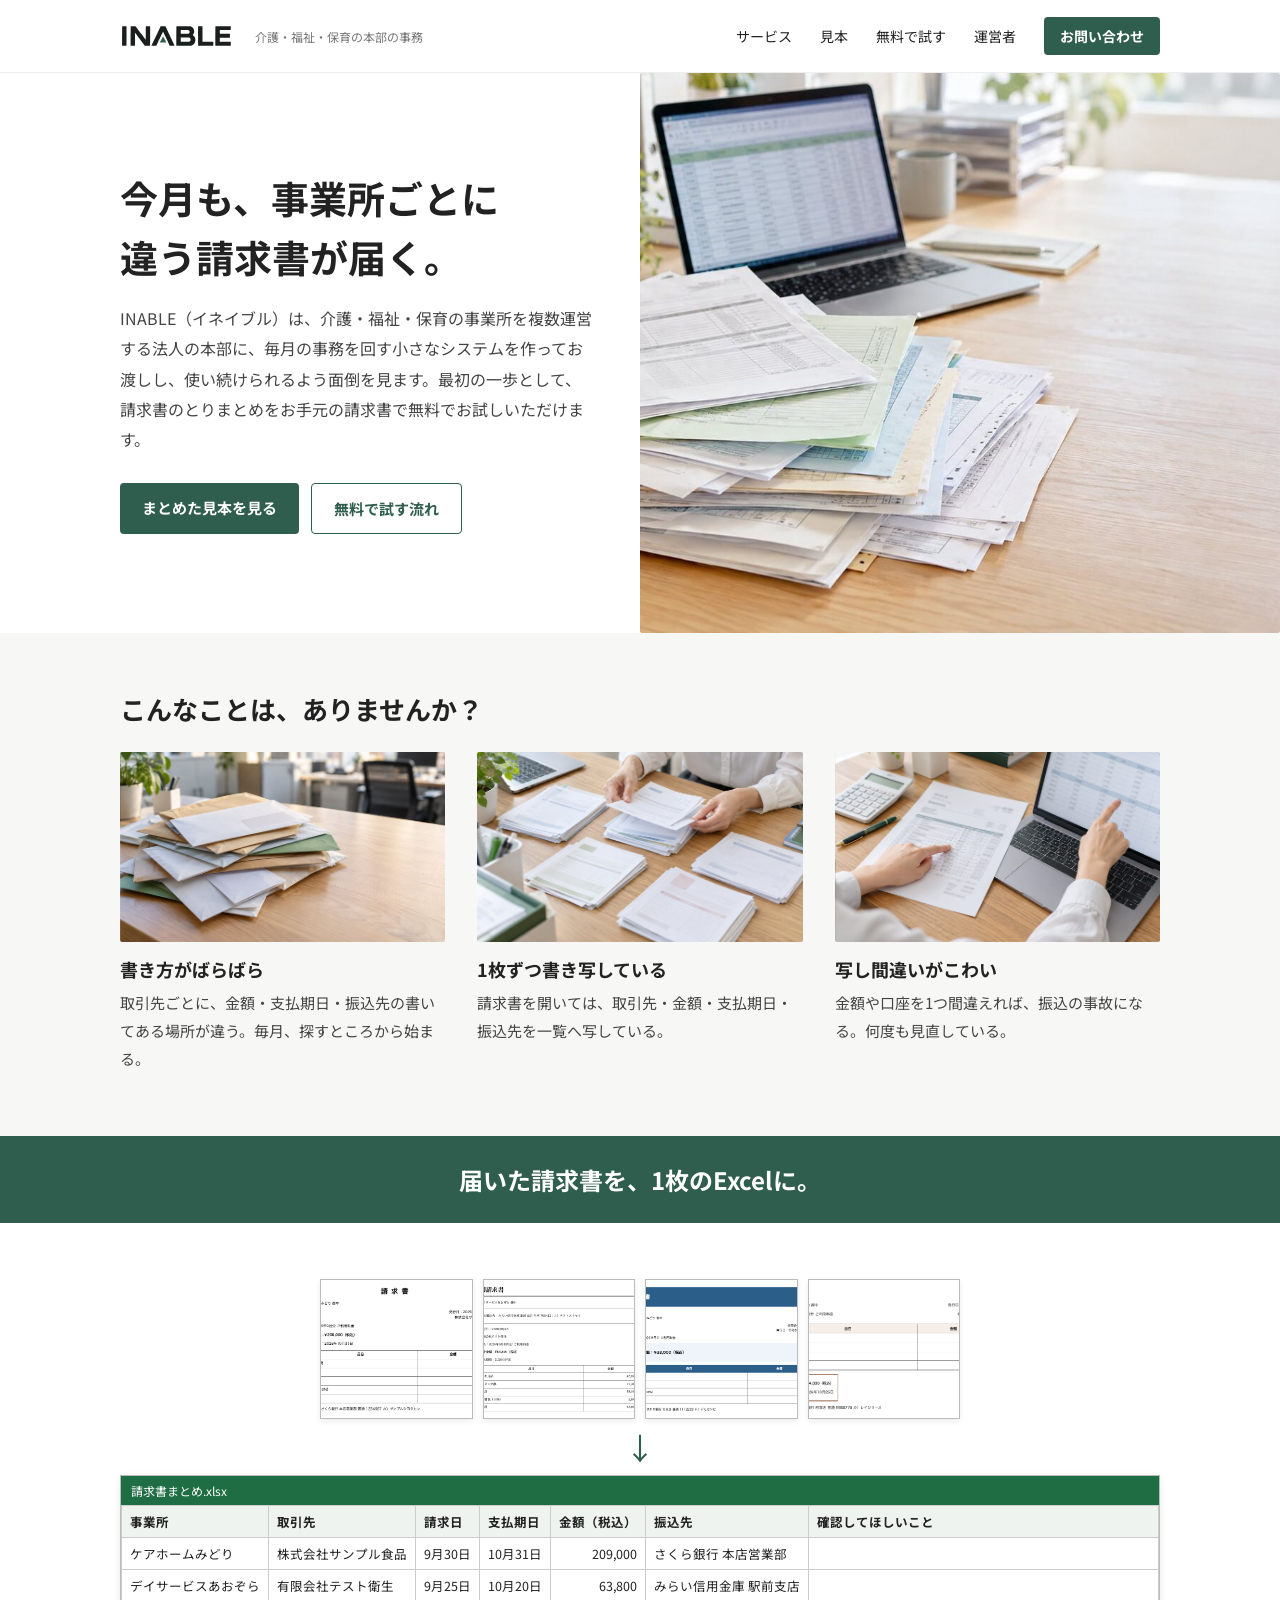
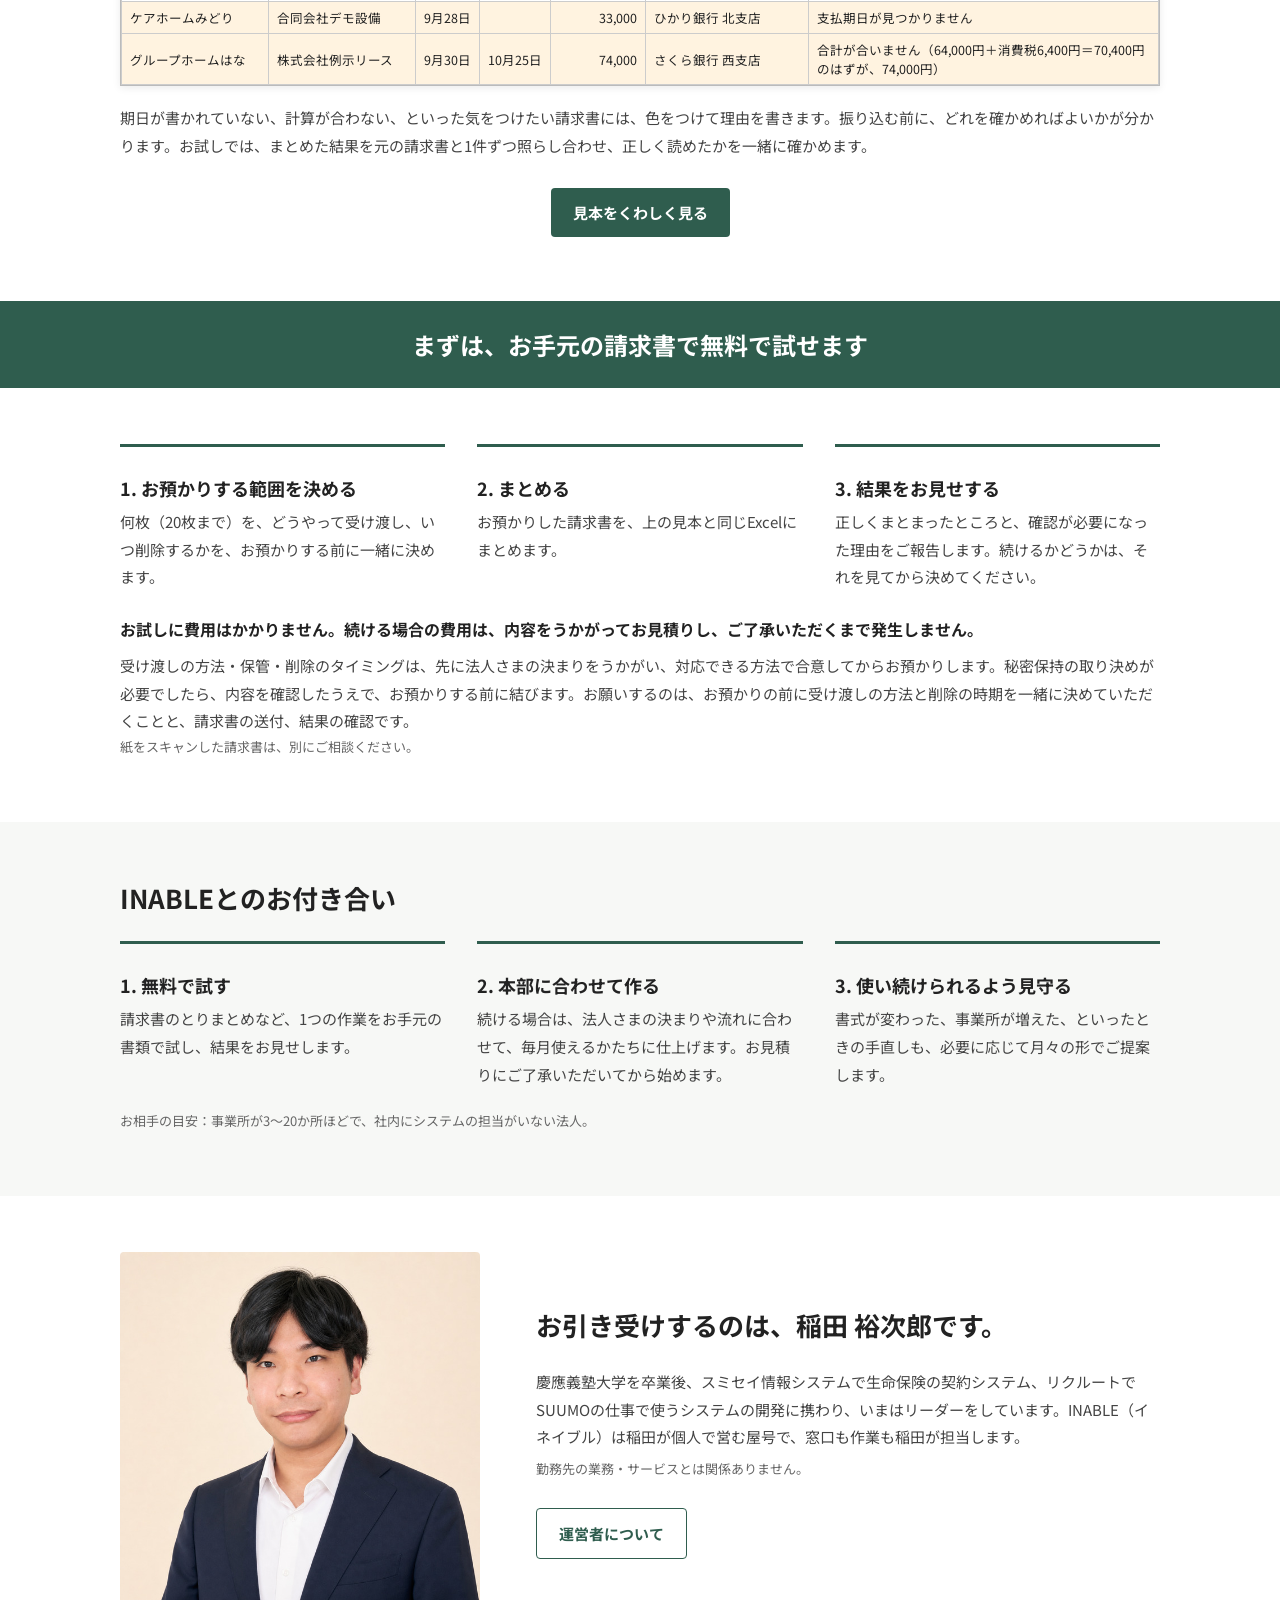
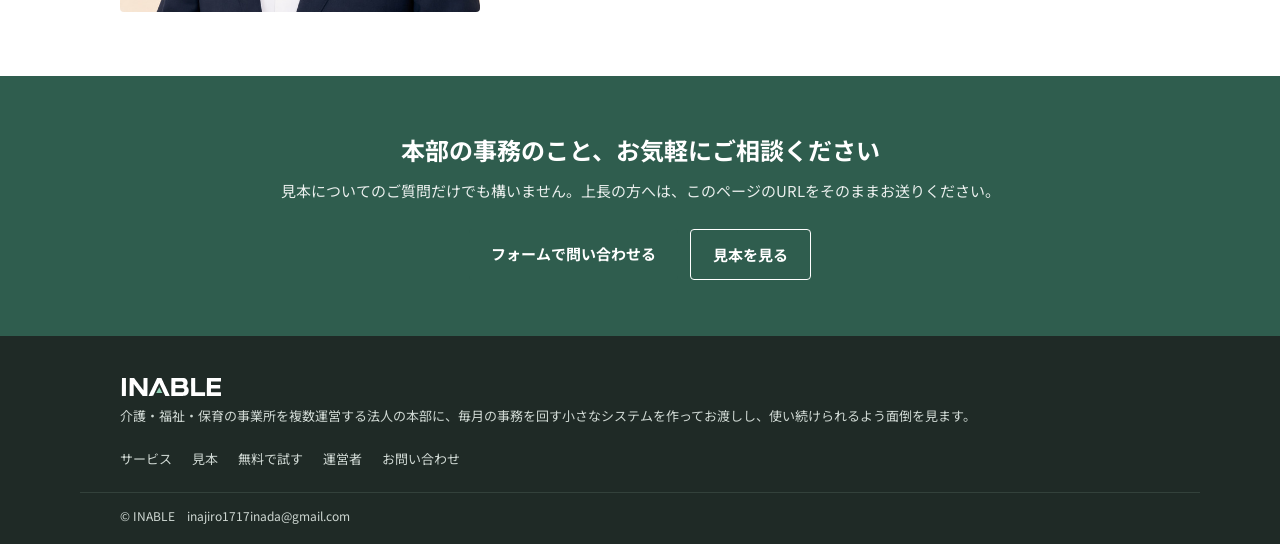
==== index.html @ c486b5b8 "INABLE サイトを更新（x-inajiro business/inable/site から生成）" ====
<!doctype html>
<html lang="ja"><head><meta charset="utf-8"><meta name="viewport" content="width=device-width,initial-scale=1">
<title>INABLE（イネイブル）｜介護・福祉・保育の本部の事務を、回るかたちに</title><link rel="icon" href="assets/logo/mark.svg"><meta name="description" content="介護・福祉・保育の事業所を複数運営する法人の本部に、毎月の事務を回す小さなシステムを作ってお渡しし、使い続けられるよう面倒を見ます。最初の一歩は、請求書のとりまとめの無料のお試しから。">
<meta property="og:type" content="website"><meta property="og:title" content="INABLE（イネイブル）｜介護・福祉・保育の本部の事務を、回るかたちに"><meta property="og:description" content="介護・福祉・保育の事業所を複数運営する法人の本部に、毎月の事務を回す小さなシステムを作ってお渡しし、使い続けられるよう面倒を見ます。最初の一歩は、請求書のとりまとめの無料のお試しから。">
<meta property="og:image" content="https://iineineno03k.github.io/inable/assets/og.png"><meta property="og:url" content="https://iineineno03k.github.io/inable/"><meta name="twitter:card" content="summary_large_image">
<link rel="preconnect" href="https://fonts.googleapis.com"><link rel="preconnect" href="https://fonts.gstatic.com" crossorigin>
<link href="https://fonts.googleapis.com/css2?family=Noto+Sans+JP:wght@400;700&display=swap" rel="stylesheet">
<link rel="stylesheet" href="style.css"></head><body>
<header><div class="wrap"><a class="logo" href="./"><img src="assets/logo/logo.svg" alt="INABLE" height="24"><small>介護・福祉・保育の本部の事務</small></a>
<nav><a href="service.html">サービス</a><a href="sample.html">見本</a><a href="trial.html">無料で試す</a><a href="about.html">運営者</a><a class="cta-btn" href="contact.html">お問い合わせ</a></nav></div></header>
<section class="hero">
 <div class="copy"><div class="voice">今月も、事業所ごとに<br>違う請求書が届く。</div>
  <div class="sub">INABLE（イネイブル）は、介護・福祉・保育の事業所を複数運営する法人の本部に、毎月の事務を回す小さなシステムを作ってお渡しし、使い続けられるよう面倒を見ます。最初の一歩として、請求書のとりまとめをお手元の請求書で無料でお試しいただけます。</div>
  <div class="btns"><a class="btn" href="sample.html">まとめた見本を見る</a><a class="btn ghost" href="trial.html">無料で試す流れ</a></div></div>
 <div class="img" style="background-image:url(assets/generated/hero-desk-v1.jpg)"></div>
</section>
<section class="tint"><div class="wrap sec">
 <h2 class="h2">こんなことは、ありませんか？</h2>
 <div class="grid3">
  <div><div class="img" style="background-image:url(assets/generated/envelopes-v1.jpg)"></div><h3 class="h3">書き方がばらばら</h3><div class="p">取引先ごとに、金額・支払期日・振込先の書いてある場所が違う。毎月、探すところから始まる。</div></div>
  <div><div class="img" style="background-image:url(assets/generated/sorting-hands-v1.jpg)"></div><h3 class="h3">1枚ずつ書き写している</h3><div class="p">請求書を開いては、取引先・金額・支払期日・振込先を一覧へ写している。</div></div>
  <div><div class="img" style="background-image:url(assets/generated/worry-check-v1.jpg)"></div><h3 class="h3">写し間違いがこわい</h3><div class="p">金額や口座を1つ間違えれば、振込の事故になる。何度も見直している。</div></div>
 </div>
</div></section>
<h2 class="band">届いた請求書を、1枚のExcelに。</h2>
<section class="wrap sec">
 <div class="ba"><div class="pdfs"><img class="pdf" src="assets/samples/inv-01.png" alt="見本の請求書1枚目（架空）" style=""><img class="pdf" src="assets/samples/inv-02.png" alt="見本の請求書2枚目（架空）" style=""><img class="pdf" src="assets/samples/inv-03.png" alt="見本の請求書3枚目（架空）" style=""><img class="pdf" src="assets/samples/inv-04.png" alt="見本の請求書4枚目（架空）" style=""></div><div class="arrow"></div><div class="xl"><div class="xlbar">請求書まとめ.xlsx</div><table>
<tbody><tr><th>事業所</th><th>取引先</th><th>請求日</th><th>支払期日</th><th>金額（税込）</th><th>振込先</th><th>確認してほしいこと</th></tr>
<tr><td>ケアホームみどり</td><td>株式会社サンプル食品</td><td>9月30日</td><td>10月31日</td><td class="n">209,000</td><td>さくら銀行 本店営業部</td><td></td></tr>
<tr><td>デイサービスあおぞら</td><td>有限会社テスト衛生</td><td>9月25日</td><td>10月20日</td><td class="n">63,800</td><td>みらい信用金庫 駅前支店</td><td></td></tr>
<tr class="warn"><td>ケアホームみどり</td><td>合同会社デモ設備</td><td>9月28日</td><td></td><td class="n">33,000</td><td>ひかり銀行 北支店</td><td>支払期日が見つかりません</td></tr>
<tr class="warn"><td>グループホームはな</td><td>株式会社例示リース</td><td>9月30日</td><td>10月25日</td><td class="n">74,000</td><td>さくら銀行 西支店</td><td>合計が合いません（64,000円＋消費税6,400円＝70,400円のはずが、74,000円）</td></tr>
</tbody></table></div>
<div class="cards"><div class="card"><b>株式会社サンプル食品</b><span>ケアホームみどり</span><span>209,000円 ／ 請求日 9月30日 ／ 支払期日 10月31日</span><span>振込先 さくら銀行 本店営業部</span></div><div class="card"><b>有限会社テスト衛生</b><span>デイサービスあおぞら</span><span>63,800円 ／ 請求日 9月25日 ／ 支払期日 10月20日</span><span>振込先 みらい信用金庫 駅前支店</span></div><div class="card warn"><b>合同会社デモ設備</b><span>ケアホームみどり</span><span>33,000円 ／ 請求日 9月28日 ／ 支払期日 ―</span><span>振込先 ひかり銀行 北支店</span><em>支払期日が見つかりません</em></div><div class="card warn"><b>株式会社例示リース</b><span>グループホームはな</span><span>74,000円 ／ 請求日 9月30日 ／ 支払期日 10月25日</span><span>振込先 さくら銀行 西支店</span><em>合計が合いません（64,000円＋消費税6,400円＝70,400円のはずが、74,000円）</em></div></div></div>
 <div class="p" style="margin-top:18px">期日が書かれていない、計算が合わない、といった気をつけたい請求書には、色をつけて理由を書きます。振り込む前に、どれを確かめればよいかが分かります。お試しでは、まとめた結果を元の請求書と1件ずつ照らし合わせ、正しく読めたかを一緒に確かめます。</div>
 <div class="btns center"><a class="btn" href="sample.html">見本をくわしく見る</a></div>
</section>
<h2 class="band">まずは、お手元の請求書で無料で試せます</h2>
<section class="wrap sec">
 <div class="grid3">
  <div class="step"><h3 class="h3">1. お預かりする範囲を決める</h3><div class="p">何枚（20枚まで）を、どうやって受け渡し、いつ削除するかを、お預かりする前に一緒に決めます。</div></div>
  <div class="step"><h3 class="h3">2. まとめる</h3><div class="p">お預かりした請求書を、上の見本と同じExcelにまとめます。</div></div>
  <div class="step"><h3 class="h3">3. 結果をお見せする</h3><div class="p">正しくまとまったところと、確認が必要になった理由をご報告します。続けるかどうかは、それを見てから決めてください。</div></div>
 </div>
 <p class="cost">お試しに費用はかかりません。続ける場合の費用は、内容をうかがってお見積りし、ご了承いただくまで発生しません。</p><p class="p" style="margin-top:8px">受け渡しの方法・保管・削除のタイミングは、先に法人さまの決まりをうかがい、対応できる方法で合意してからお預かりします。秘密保持の取り決めが必要でしたら、内容を確認したうえで、お預かりする前に結びます。お願いするのは、お預かりの前に受け渡しの方法と削除の時期を一緒に決めていただくことと、請求書の送付、結果の確認です。</p><p class="small">紙をスキャンした請求書は、別にご相談ください。</p>
</section>
<section class="tint"><div class="wrap sec">
 <h2 class="h2">INABLEとのお付き合い</h2>
 <div class="grid3">
  <div class="step"><h3 class="h3">1. 無料で試す</h3><div class="p">請求書のとりまとめなど、1つの作業をお手元の書類で試し、結果をお見せします。</div></div>
  <div class="step"><h3 class="h3">2. 本部に合わせて作る</h3><div class="p">続ける場合は、法人さまの決まりや流れに合わせて、毎月使えるかたちに仕上げます。お見積りにご了承いただいてから始めます。</div></div>
  <div class="step"><h3 class="h3">3. 使い続けられるよう見守る</h3><div class="p">書式が変わった、事業所が増えた、といったときの手直しも、必要に応じて月々の形でご提案します。</div></div>
 </div>
 <p class="small" style="margin-top:20px">お相手の目安：事業所が3〜20か所ほどで、社内にシステムの担当がいない法人。</p>
</div></section>
<section class="wrap sec grid2" style="grid-template-columns:minmax(0,360px) minmax(0,1fr)">
 <img class="portrait-img" src="assets/portrait.jpg" alt="稲田 裕次郎">
 <div><h2 class="h2">お引き受けするのは、稲田 裕次郎です。</h2>
  <div class="p">慶應義塾大学を卒業後、スミセイ情報システムで生命保険の契約システム、リクルートでSUUMOの仕事で使うシステムの開発に携わり、いまはリーダーをしています。INABLE（イネイブル）は稲田が個人で営む屋号で、窓口も作業も稲田が担当します。<span class="small" style="display:block;margin-top:6px">勤務先の業務・サービスとは関係ありません。</span></div>
  <div class="btns"><a class="btn ghost" href="about.html">運営者について</a></div></div>
</section>
<section class="endcta"><div class="wrap"><h2>本部の事務のこと、お気軽にご相談ください</h2>
<p>見本についてのご質問だけでも構いません。上長の方へは、このページのURLをそのままお送りください。</p>
<div class="btns center"><a class="btn" href="https://docs.google.com/forms/d/e/1FAIpQLSfqlaHdNqRFhAeLvqePx_TkyAJFKcp7_Hvy0_Dt4lpC_d6Yyw/viewform" target="_blank" rel="noopener">フォームで問い合わせる</a><a class="btn ghost light" href="sample.html">見本を見る</a></div></div></section>
<footer><div class="wrap"><div><a class="logo" href="./"><img src="assets/logo/logo-white.svg" alt="INABLE" height="22"></a><p>介護・福祉・保育の事業所を複数運営する法人の本部に、毎月の事務を回す小さなシステムを作ってお渡しし、使い続けられるよう面倒を見ます。</p></div>
<nav><a href="service.html">サービス</a><a href="sample.html">見本</a><a href="trial.html">無料で試す</a><a href="about.html">運営者</a><a href="contact.html">お問い合わせ</a></nav></div>
<div class="wrap copy">© INABLE　inajiro1717inada@gmail.com</div></footer>


<script src="site.js" defer></script>
</body></html>
---- style.css ----
/* 生成物（build.mjs）。直すときは sketches/sketch.css を直して作り直す */
/* 方向案スケッチ共通。1つのHTMLをPC（主）とスマホの両方で見る。760px以下で1列に積む。 */
*{box-sizing:border-box;margin:0;padding:0}
body{font-family:"Noto Sans JP","Hiragino Sans",sans-serif;background:#fff;color:#222}
.wrap{max-width:1120px;margin:0 auto;padding:0 40px}
header{border-bottom:1px solid #eee}
header .wrap{height:72px;display:flex;align-items:center;justify-content:space-between}
.logo{font-weight:700;letter-spacing:.12em;font-size:20px}
.logo small{font-weight:400;font-size:12px;color:#777;letter-spacing:0;margin-left:12px}
a{color:inherit;text-decoration:none}
nav{display:flex;gap:28px;font-size:14px;align-items:center}
.cta-btn{background:#2f5d4e;color:#fff;padding:9px 16px;border-radius:4px;font-weight:700}
.logo{display:flex;align-items:center;gap:10px}
.logo img{display:block}
header{position:sticky;top:0;background:#fff;z-index:5}
.pagehead{background:#f3f6f4;padding:56px 0 48px}
.pagehead .crumb{font-size:12px;color:#777;margin-bottom:10px}
.pagehead h1{font-size:32px;line-height:1.5}
.pagehead p{margin-top:12px;font-size:16px;color:#444;line-height:1.9;max-width:44em}
.tint{background:#f7f8f6}
.endcta{background:#2f5d4e;color:#fff;padding:56px 0;text-align:center}
.endcta h2{font-size:24px;line-height:1.5}
.endcta p{margin-top:12px;font-size:15px;opacity:.9}
.btn.ghost.light{background:transparent;color:#fff;border-color:#fff}
footer{background:#1f2a26;color:#cfd8d3;padding:40px 0 20px;font-size:13px}
footer .wrap{display:flex;justify-content:space-between;gap:24px;flex-wrap:wrap}
footer .logo{color:#fff;font-weight:700;letter-spacing:.12em;margin-bottom:8px}
footer nav{gap:12px 20px;font-size:13px;flex-wrap:wrap}
footer .copy{margin-top:24px;border-top:1px solid #33413b;padding-top:14px;font-size:12px}
.faq dt{font-weight:700;margin-top:20px;font-size:16px}
.faq dd{margin:6px 0 0;font-size:15px;line-height:1.85;color:#444}
.list{padding-left:1.2em;font-size:15px;line-height:2;color:#444}
.kv{width:100%;font-size:15px}.kv th{width:9em;background:#f3f6f4}.kv td,.kv th{white-space:normal;padding:12px 14px}
.voice{font-size:38px;line-height:1.55;font-weight:700}
.sub{font-size:16px;line-height:1.9;margin-top:16px;color:#444}
.btns{display:flex;gap:12px;margin-top:28px;flex-wrap:wrap}
.btn{padding:14px 22px;background:#2f5d4e;color:#fff;font-weight:700;border-radius:4px;font-size:15px;text-align:center}
.btn.ghost{background:#fff;color:#2f5d4e;border:1px solid #2f5d4e}
.center{justify-content:center;text-align:center}
.band{background:#2f5d4e;color:#fff;padding:26px 20px;font-size:24px;font-weight:700;text-align:center}
.h2{font-size:26px;font-weight:700;line-height:1.5;margin-bottom:24px}
.h3{font-size:18px;font-weight:700;line-height:1.5;margin:14px 0 6px}
.p{font-size:15px;line-height:1.85;color:#444}
.sec{padding-top:56px;padding-bottom:64px}
.img{background:#e6e6e6 center/cover;border-radius:2px;min-height:190px}
.grid2{display:grid;grid-template-columns:1fr 1fr;gap:56px;align-items:center}
.grid3{display:grid;grid-template-columns:repeat(3,1fr);gap:32px}
.hero{display:grid;grid-template-columns:1fr 1fr;min-height:560px}
.hero .copy{padding:96px 48px 48px max(40px,calc(50vw - 520px))}
.pdfs{display:grid;grid-template-columns:repeat(4,1fr);gap:10px;max-width:640px;margin:0 auto}
.pdf{width:100%;height:140px;object-fit:cover;object-position:top;border:1px solid #bbb;box-shadow:0 2px 6px rgba(0,0,0,.08)}
.ba{display:block}
.arrow{text-align:center;font-size:30px;color:#2f5d4e;margin:6px 0}
.arrow::before{content:"↓"}
.tblbox{overflow-x:auto}
.xl{overflow-x:auto;border:1px solid #bbb;box-shadow:0 2px 8px rgba(0,0,0,.08)}
.xlbar{background:#1f6e43;color:#fff;font-size:12px;padding:6px 10px}
.cards{display:none}
.card{border:1px solid #ccc;padding:10px 12px;margin-bottom:8px;font-size:13px;line-height:1.7}
.card b,.card span,.card em{display:block}
.card.warn{background:#fff3e0;border-color:#e3b26b}
.card em{font-style:normal;color:#9a4b00;font-weight:700;margin-top:4px}
.portrait-img{width:100%;max-width:360px;border-radius:4px;display:block}
.mail{font-size:22px;font-weight:700;color:#2f5d4e;word-break:break-all}
.small{font-size:13px;color:#666;line-height:1.8}
table{border-collapse:collapse;width:100%;font-size:12.5px}
td,th{border:1px solid #ccc;padding:6px 8px;white-space:nowrap;text-align:left}
td:last-child{white-space:normal;min-width:220px}
td.n{text-align:right}
th{background:#eef3f0}
.warn td{background:#fff3e0}
.portrait{background:#cfcfcf;display:flex;align-items:center;justify-content:center;color:#666;font-size:15px;min-height:420px}
.step{border-top:3px solid #2f5d4e;padding-top:14px}
@media (max-width:760px){
  .wrap{padding:0 20px}
  header .wrap{height:56px}
  header nav a:not(.cta-btn){display:none}
  .cta-btn{padding:8px 12px;font-size:13px}
  .pagehead{padding:36px 0 28px}
  .pagehead h1{font-size:24px}
  .endcta h2{font-size:19px}
  .logo small{display:none}
  .voice{font-size:24px}
  .sub{font-size:14px}
  .h2{font-size:20px}
  .band{font-size:18px;padding:22px 20px}
  .sec{padding-top:36px;padding-bottom:40px}
  .hero,.grid2,.grid3,.ba{grid-template-columns:minmax(0,1fr)!important;gap:20px}
  .hero{min-height:0}
  .hero .img{order:-1;min-height:260px}
  .hero .copy{padding:24px 20px 32px!important}
  table{font-size:12px}
  .pdf{height:90px}
  .xl{display:none}
  .mail{font-size:18px}
  .cards{display:block}
  .portrait{min-height:300px}
  .btn{flex:1 1 100%}
}
.cost{font-size:16px;font-weight:700;color:#222;margin-top:24px;line-height:1.8}
.samples{display:grid;grid-template-columns:repeat(4,1fr);gap:16px}
.samples img{width:100%;border:1px solid #bbb;box-shadow:0 2px 6px rgba(0,0,0,.08);display:block}
.samples figcaption{font-size:13px;color:#555;margin-top:8px;line-height:1.6}
button.btn{border:0;cursor:pointer;font:inherit;font-weight:700}
.step .img{margin-bottom:6px}
@media (max-width:760px){.samples{grid-template-columns:1fr 1fr}}
.zoom{position:fixed;inset:0;background:rgba(20,28,25,.85);display:none;align-items:center;justify-content:center;z-index:20;padding:24px}
.zoom.open{display:flex}
.zoom img{max-width:min(900px,100%);max-height:100%;background:#fff;box-shadow:0 8px 30px rgba(0,0,0,.4);overflow:auto}
.zoom button{position:absolute;top:16px;right:20px;background:none;border:0;color:#fff;font-size:36px;cursor:pointer}
@media (max-width:760px){.zoom{overflow:auto;align-items:flex-start;justify-content:flex-start;padding:56px 0 24px}.zoom img{max-width:none;width:720px;max-height:none}}
.btn.big{font-size:18px;padding:18px 32px}
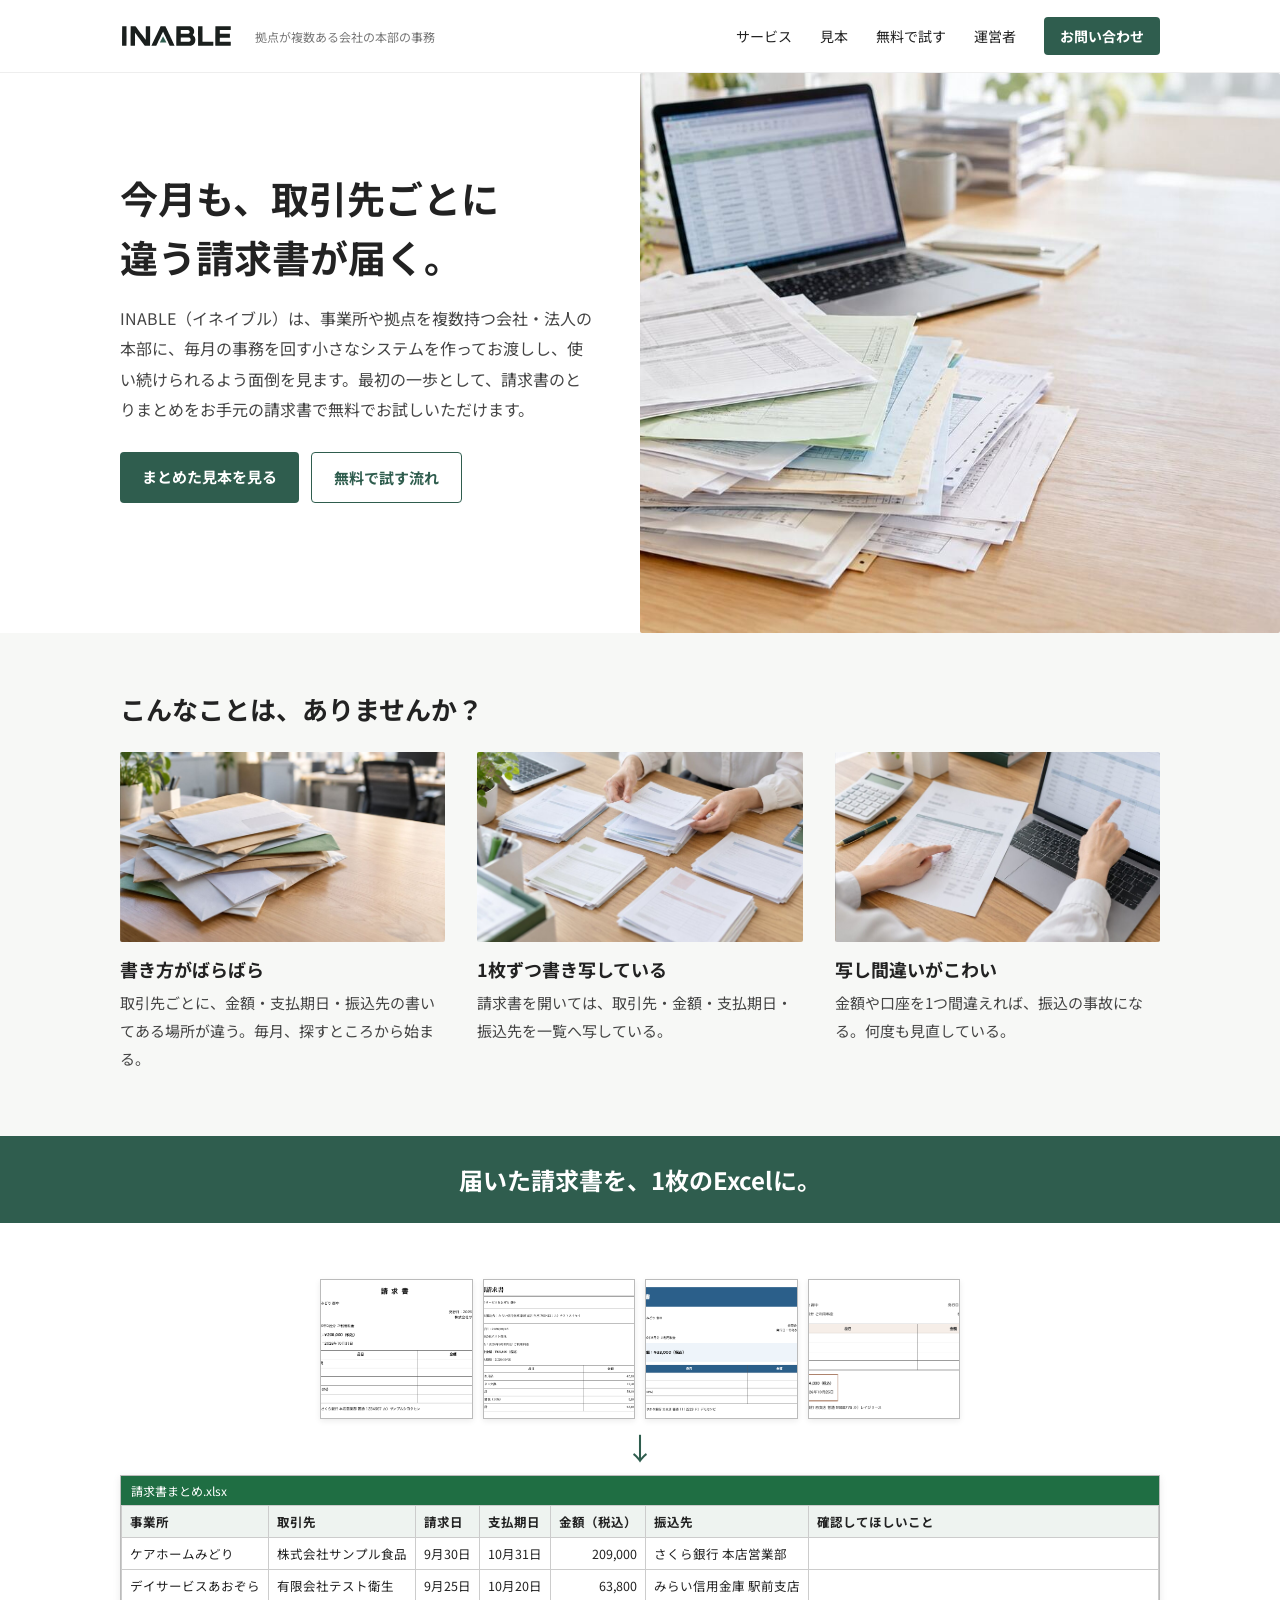
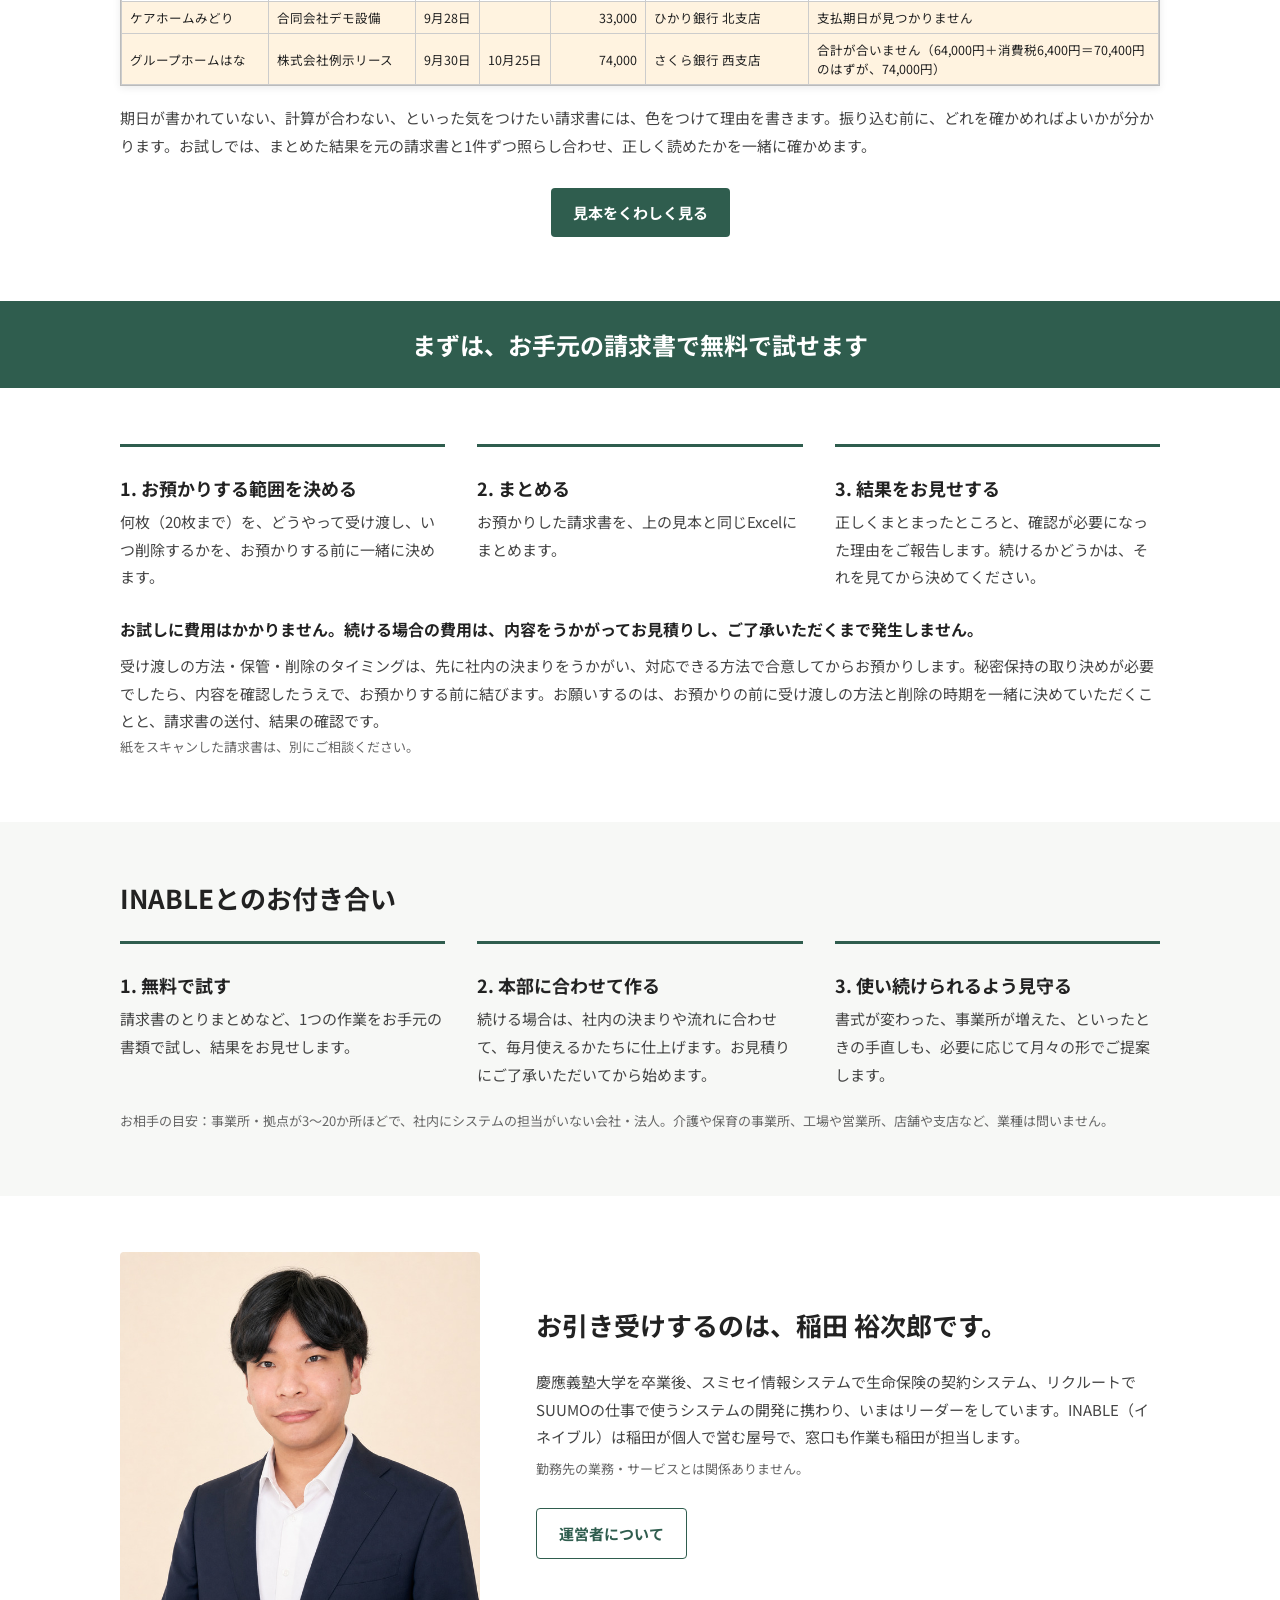
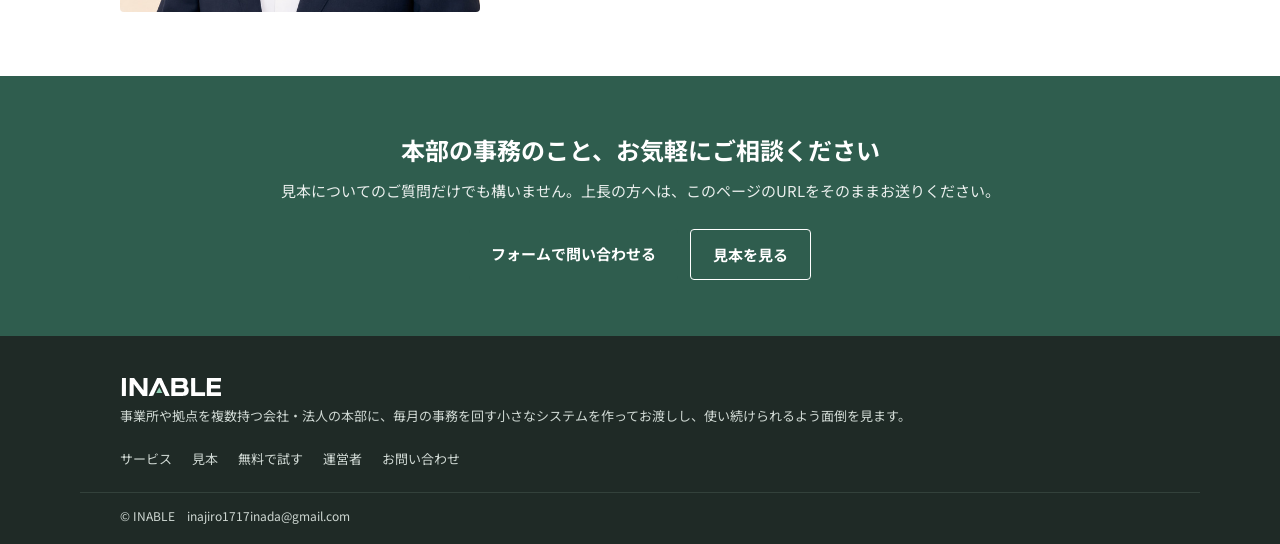
==== commit 82fcdcb2: "INABLE サイトを更新（x-inajiro business/inable/site から生成）" ====
--- a/index.html
+++ b/index.html
@@ -1,16 +1,16 @@
 <!doctype html>
 <html lang="ja"><head><meta charset="utf-8"><meta name="viewport" content="width=device-width,initial-scale=1">
-<title>INABLE（イネイブル）｜介護・福祉・保育の本部の事務を、回るかたちに</title><link rel="icon" href="assets/logo/mark.svg"><meta name="description" content="介護・福祉・保育の事業所を複数運営する法人の本部に、毎月の事務を回す小さなシステムを作ってお渡しし、使い続けられるよう面倒を見ます。最初の一歩は、請求書のとりまとめの無料のお試しから。">
-<meta property="og:type" content="website"><meta property="og:title" content="INABLE（イネイブル）｜介護・福祉・保育の本部の事務を、回るかたちに"><meta property="og:description" content="介護・福祉・保育の事業所を複数運営する法人の本部に、毎月の事務を回す小さなシステムを作ってお渡しし、使い続けられるよう面倒を見ます。最初の一歩は、請求書のとりまとめの無料のお試しから。">
+<title>INABLE（イネイブル）｜拠点が複数ある会社の本部の事務を、回るかたちに</title><link rel="icon" href="assets/logo/mark.svg"><meta name="description" content="事業所や拠点を複数持つ会社・法人の本部に、毎月の事務を回す小さなシステムを作ってお渡しし、使い続けられるよう面倒を見ます。最初の一歩は、請求書のとりまとめの無料のお試しから。">
+<meta property="og:type" content="website"><meta property="og:title" content="INABLE（イネイブル）｜拠点が複数ある会社の本部の事務を、回るかたちに"><meta property="og:description" content="事業所や拠点を複数持つ会社・法人の本部に、毎月の事務を回す小さなシステムを作ってお渡しし、使い続けられるよう面倒を見ます。最初の一歩は、請求書のとりまとめの無料のお試しから。">
 <meta property="og:image" content="https://iineineno03k.github.io/inable/assets/og.png"><meta property="og:url" content="https://iineineno03k.github.io/inable/"><meta name="twitter:card" content="summary_large_image">
 <link rel="preconnect" href="https://fonts.googleapis.com"><link rel="preconnect" href="https://fonts.gstatic.com" crossorigin>
 <link href="https://fonts.googleapis.com/css2?family=Noto+Sans+JP:wght@400;700&display=swap" rel="stylesheet">
 <link rel="stylesheet" href="style.css"></head><body>
-<header><div class="wrap"><a class="logo" href="./"><img src="assets/logo/logo.svg" alt="INABLE" height="24"><small>介護・福祉・保育の本部の事務</small></a>
+<header><div class="wrap"><a class="logo" href="./"><img src="assets/logo/logo.svg" alt="INABLE" height="24"><small>拠点が複数ある会社の本部の事務</small></a>
 <nav><a href="service.html">サービス</a><a href="sample.html">見本</a><a href="trial.html">無料で試す</a><a href="about.html">運営者</a><a class="cta-btn" href="contact.html">お問い合わせ</a></nav></div></header>
 <section class="hero">
- <div class="copy"><div class="voice">今月も、事業所ごとに<br>違う請求書が届く。</div>
-  <div class="sub">INABLE（イネイブル）は、介護・福祉・保育の事業所を複数運営する法人の本部に、毎月の事務を回す小さなシステムを作ってお渡しし、使い続けられるよう面倒を見ます。最初の一歩として、請求書のとりまとめをお手元の請求書で無料でお試しいただけます。</div>
+ <div class="copy"><div class="voice">今月も、取引先ごとに<br>違う請求書が届く。</div>
+  <div class="sub">INABLE（イネイブル）は、事業所や拠点を複数持つ会社・法人の本部に、毎月の事務を回す小さなシステムを作ってお渡しし、使い続けられるよう面倒を見ます。最初の一歩として、請求書のとりまとめをお手元の請求書で無料でお試しいただけます。</div>
   <div class="btns"><a class="btn" href="sample.html">まとめた見本を見る</a><a class="btn ghost" href="trial.html">無料で試す流れ</a></div></div>
  <div class="img" style="background-image:url(assets/generated/hero-desk-v1.jpg)"></div>
 </section>
@@ -42,16 +42,16 @@
   <div class="step"><h3 class="h3">2. まとめる</h3><div class="p">お預かりした請求書を、上の見本と同じExcelにまとめます。</div></div>
   <div class="step"><h3 class="h3">3. 結果をお見せする</h3><div class="p">正しくまとまったところと、確認が必要になった理由をご報告します。続けるかどうかは、それを見てから決めてください。</div></div>
  </div>
- <p class="cost">お試しに費用はかかりません。続ける場合の費用は、内容をうかがってお見積りし、ご了承いただくまで発生しません。</p><p class="p" style="margin-top:8px">受け渡しの方法・保管・削除のタイミングは、先に法人さまの決まりをうかがい、対応できる方法で合意してからお預かりします。秘密保持の取り決めが必要でしたら、内容を確認したうえで、お預かりする前に結びます。お願いするのは、お預かりの前に受け渡しの方法と削除の時期を一緒に決めていただくことと、請求書の送付、結果の確認です。</p><p class="small">紙をスキャンした請求書は、別にご相談ください。</p>
+ <p class="cost">お試しに費用はかかりません。続ける場合の費用は、内容をうかがってお見積りし、ご了承いただくまで発生しません。</p><p class="p" style="margin-top:8px">受け渡しの方法・保管・削除のタイミングは、先に社内の決まりをうかがい、対応できる方法で合意してからお預かりします。秘密保持の取り決めが必要でしたら、内容を確認したうえで、お預かりする前に結びます。お願いするのは、お預かりの前に受け渡しの方法と削除の時期を一緒に決めていただくことと、請求書の送付、結果の確認です。</p><p class="small">紙をスキャンした請求書は、別にご相談ください。</p>
 </section>
 <section class="tint"><div class="wrap sec">
  <h2 class="h2">INABLEとのお付き合い</h2>
  <div class="grid3">
   <div class="step"><h3 class="h3">1. 無料で試す</h3><div class="p">請求書のとりまとめなど、1つの作業をお手元の書類で試し、結果をお見せします。</div></div>
-  <div class="step"><h3 class="h3">2. 本部に合わせて作る</h3><div class="p">続ける場合は、法人さまの決まりや流れに合わせて、毎月使えるかたちに仕上げます。お見積りにご了承いただいてから始めます。</div></div>
+  <div class="step"><h3 class="h3">2. 本部に合わせて作る</h3><div class="p">続ける場合は、社内の決まりや流れに合わせて、毎月使えるかたちに仕上げます。お見積りにご了承いただいてから始めます。</div></div>
   <div class="step"><h3 class="h3">3. 使い続けられるよう見守る</h3><div class="p">書式が変わった、事業所が増えた、といったときの手直しも、必要に応じて月々の形でご提案します。</div></div>
  </div>
- <p class="small" style="margin-top:20px">お相手の目安：事業所が3〜20か所ほどで、社内にシステムの担当がいない法人。</p>
+ <p class="small" style="margin-top:20px">お相手の目安：事業所・拠点が3〜20か所ほどで、社内にシステムの担当がいない会社・法人。介護や保育の事業所、工場や営業所、店舗や支店など、業種は問いません。</p>
 </div></section>
 <section class="wrap sec grid2" style="grid-template-columns:minmax(0,360px) minmax(0,1fr)">
  <img class="portrait-img" src="assets/portrait.jpg" alt="稲田 裕次郎">
@@ -62,7 +62,7 @@
 <section class="endcta"><div class="wrap"><h2>本部の事務のこと、お気軽にご相談ください</h2>
 <p>見本についてのご質問だけでも構いません。上長の方へは、このページのURLをそのままお送りください。</p>
 <div class="btns center"><a class="btn" href="https://docs.google.com/forms/d/e/1FAIpQLSfqlaHdNqRFhAeLvqePx_TkyAJFKcp7_Hvy0_Dt4lpC_d6Yyw/viewform" target="_blank" rel="noopener">フォームで問い合わせる</a><a class="btn ghost light" href="sample.html">見本を見る</a></div></div></section>
-<footer><div class="wrap"><div><a class="logo" href="./"><img src="assets/logo/logo-white.svg" alt="INABLE" height="22"></a><p>介護・福祉・保育の事業所を複数運営する法人の本部に、毎月の事務を回す小さなシステムを作ってお渡しし、使い続けられるよう面倒を見ます。</p></div>
+<footer><div class="wrap"><div><a class="logo" href="./"><img src="assets/logo/logo-white.svg" alt="INABLE" height="22"></a><p>事業所や拠点を複数持つ会社・法人の本部に、毎月の事務を回す小さなシステムを作ってお渡しし、使い続けられるよう面倒を見ます。</p></div>
 <nav><a href="service.html">サービス</a><a href="sample.html">見本</a><a href="trial.html">無料で試す</a><a href="about.html">運営者</a><a href="contact.html">お問い合わせ</a></nav></div>
 <div class="wrap copy">© INABLE　inajiro1717inada@gmail.com</div></footer>
 
